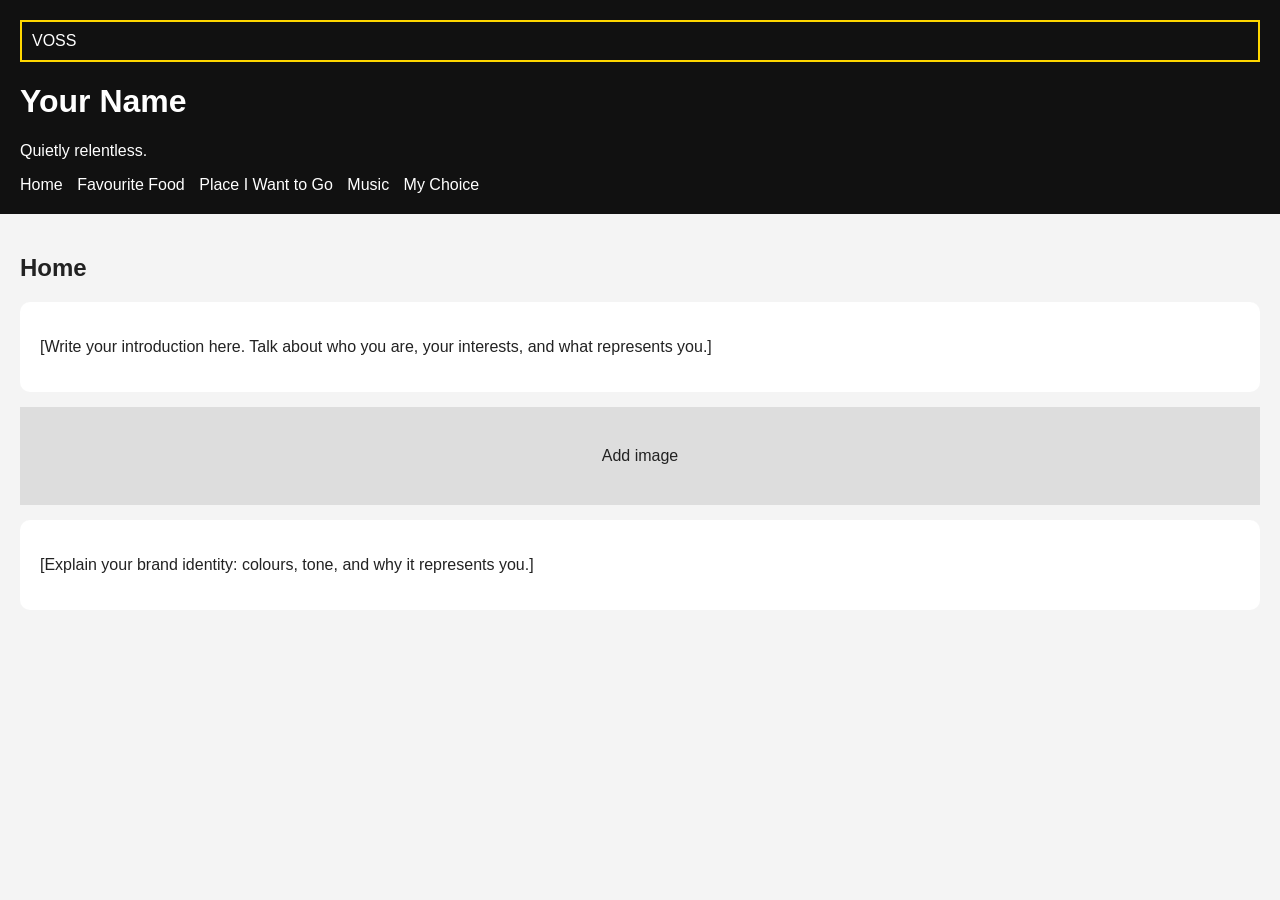
==== index.html @ efe0e98b "Add files via upload" ====
<html><head><link rel="stylesheet" href="style.css"></head><body>

<header class="site-header">
<div class="brand">
<div class="logo">VOSS</div>
<div>
<h1>Your Name</h1>
<p class="slogan">Quietly relentless.</p>
</div>
</div>

<nav>
<a href="index.html">Home</a>
<a href="food.html">Favourite Food</a>
<a href="travel.html">Place I Want to Go</a>
<a href="music.html">Music</a>
<a href="choice.html">My Choice</a>
</nav>

</header>

<main>
<h2>Home</h2>
<div class="card">
<p>[Write your introduction here. Talk about who you are, your interests, and what represents you.]</p>
</div>
<div class="placeholder">Add image</div>
<div class="card">
<p>[Explain your brand identity: colours, tone, and why it represents you.]</p>
</div>
</main></body></html>
---- style.css ----
body{font-family:Arial;margin:0;background:#f4f4f4;color:#222}
.site-header{background:#111;color:#fff;padding:20px}
.logo{border:2px solid gold;padding:10px}
nav a{color:white;margin-right:10px;text-decoration:none}
main{padding:20px}
.card{background:white;padding:20px;margin:15px 0;border-radius:10px}
.placeholder{background:#ddd;padding:40px;text-align:center}
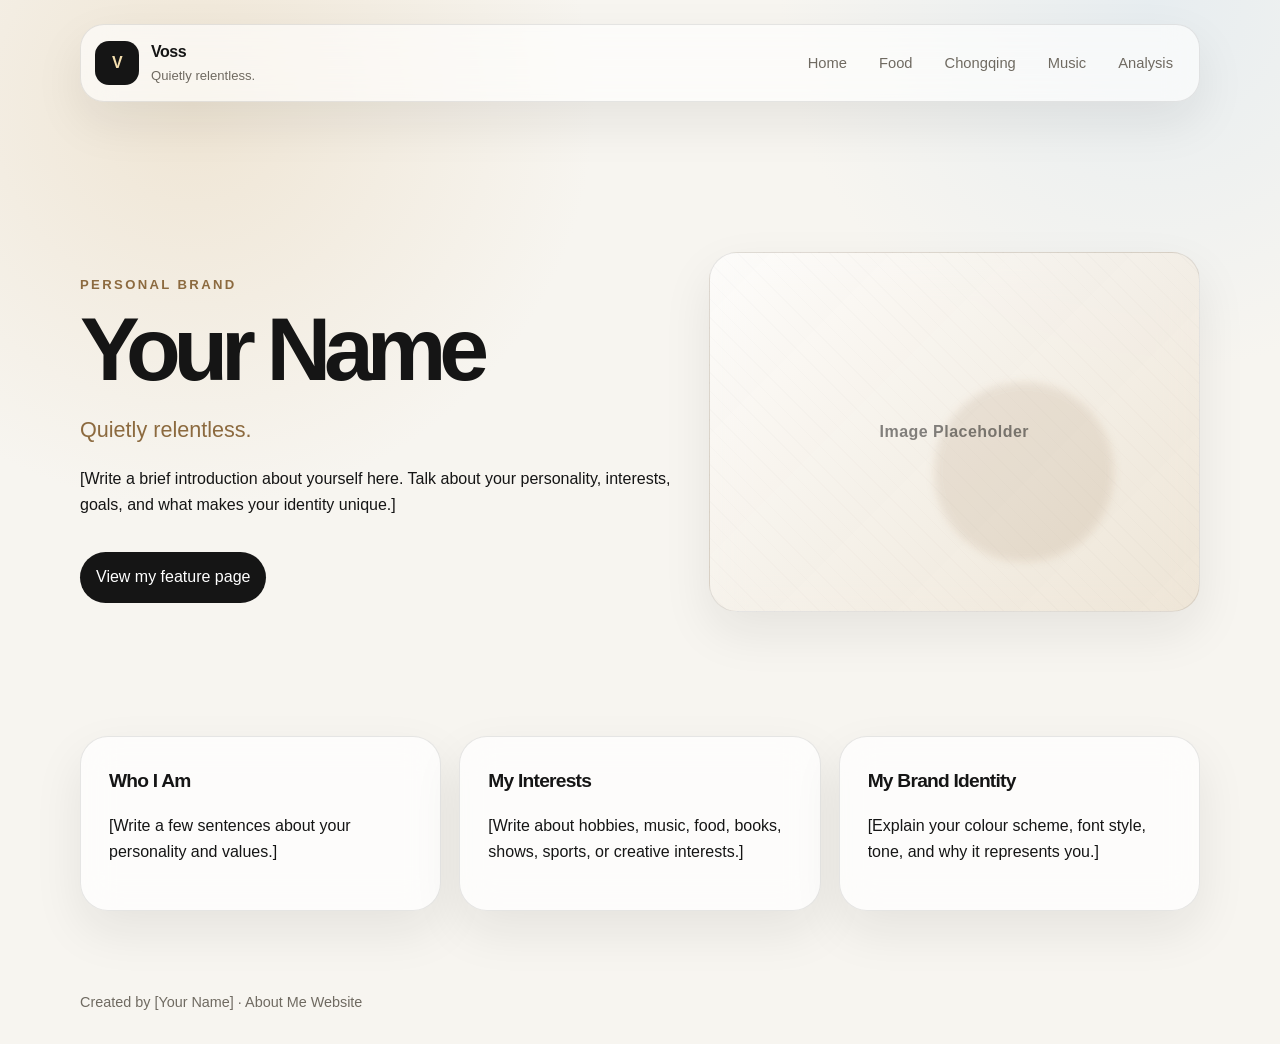
==== commit b047464f: "Add files via upload" ====
--- a/index.html
+++ b/index.html
@@ -1,31 +1,66 @@
-<html><head><link rel="stylesheet" href="style.css"></head><body>
+<!DOCTYPE html>
+<html lang="en">
+<head>
+  <meta charset="UTF-8" />
+  <meta name="viewport" content="width=device-width, initial-scale=1.0" />
+  <title>Home | About Me</title>
+  <link rel="stylesheet" href="style.css" />
+</head>
+<body>
+  <header class="site-header">
+    <a class="brand" href="index.html">
+      <div class="logo">V</div>
+      <div>
+        <h1>Voss</h1>
+        <p>Quietly relentless.</p>
+      </div>
+    </a>
 
-<header class="site-header">
-<div class="brand">
-<div class="logo">VOSS</div>
-<div>
-<h1>Your Name</h1>
-<p class="slogan">Quietly relentless.</p>
-</div>
-</div>
+    <nav>
+      <a href="index.html">Home</a>
+      <a href="food.html">Food</a>
+      <a href="travel.html">Chongqing</a>
+      <a href="music.html">Music</a>
+      <a href="choice.html">Analysis</a>
+    </nav>
+  </header>
 
-<nav>
-<a href="index.html">Home</a>
-<a href="food.html">Favourite Food</a>
-<a href="travel.html">Place I Want to Go</a>
-<a href="music.html">Music</a>
-<a href="choice.html">My Choice</a>
-</nav>
+  <main>
+    
+<section class="hero reveal">
+  <div>
+    <p class="kicker">Personal Brand</p>
+    <h2>Your Name</h2>
+    <p class="lead">Quietly relentless.</p>
+    <p>[Write a brief introduction about yourself here. Talk about your personality, interests, goals, and what makes your identity unique.]</p>
+    <a class="button" href="choice.html">View my feature page</a>
+  </div>
+  <div class="visual-card">
+    <span>Image Placeholder</span>
+  </div>
+</section>
 
-</header>
+<section class="grid reveal">
+  <article class="card">
+    <h3>Who I Am</h3>
+    <p>[Write a few sentences about your personality and values.]</p>
+  </article>
+  <article class="card">
+    <h3>My Interests</h3>
+    <p>[Write about hobbies, music, food, books, shows, sports, or creative interests.]</p>
+  </article>
+  <article class="card">
+    <h3>My Brand Identity</h3>
+    <p>[Explain your colour scheme, font style, tone, and why it represents you.]</p>
+  </article>
+</section>
 
-<main>
-<h2>Home</h2>
-<div class="card">
-<p>[Write your introduction here. Talk about who you are, your interests, and what represents you.]</p>
-</div>
-<div class="placeholder">Add image</div>
-<div class="card">
-<p>[Explain your brand identity: colours, tone, and why it represents you.]</p>
-</div>
-</main></body></html>+  </main>
+
+  <footer>
+    <p>Created by [Your Name] · About Me Website</p>
+  </footer>
+
+  <script src="script.js"></script>
+</body>
+</html>
--- a/style.css
+++ b/style.css
@@ -1,7 +1,311 @@
-body{font-family:Arial;margin:0;background:#f4f4f4;color:#222}
-.site-header{background:#111;color:#fff;padding:20px}
-.logo{border:2px solid gold;padding:10px}
-nav a{color:white;margin-right:10px;text-decoration:none}
-main{padding:20px}
-.card{background:white;padding:20px;margin:15px 0;border-radius:10px}
-.placeholder{background:#ddd;padding:40px;text-align:center}
+
+:root {
+  --bg: #f7f5f0;
+  --text: #151515;
+  --muted: #6f6a61;
+  --card: rgba(255, 255, 255, 0.72);
+  --line: rgba(20, 20, 20, 0.10);
+  --accent: #8c6a3f;
+  --accent-soft: #e9dcc9;
+  --shadow: 0 20px 50px rgba(20, 20, 20, 0.08);
+}
+
+* {
+  box-sizing: border-box;
+}
+
+html {
+  scroll-behavior: smooth;
+}
+
+body {
+  margin: 0;
+  font-family: Inter, Arial, Helvetica, sans-serif;
+  color: var(--text);
+  background:
+    radial-gradient(circle at 15% 10%, #efe5d4 0, transparent 28%),
+    radial-gradient(circle at 90% 0%, #e7edf0 0, transparent 24%),
+    var(--bg);
+  line-height: 1.65;
+}
+
+.site-header {
+  width: min(1120px, 92%);
+  margin: 24px auto;
+  padding: 14px;
+  display: flex;
+  justify-content: space-between;
+  align-items: center;
+  gap: 18px;
+  border: 1px solid var(--line);
+  border-radius: 24px;
+  background: rgba(255, 255, 255, 0.62);
+  backdrop-filter: blur(16px);
+  position: sticky;
+  top: 14px;
+  z-index: 10;
+  box-shadow: var(--shadow);
+}
+
+.brand {
+  display: flex;
+  align-items: center;
+  gap: 12px;
+  color: inherit;
+  text-decoration: none;
+}
+
+.logo {
+  height: 44px;
+  width: 44px;
+  display: grid;
+  place-items: center;
+  border-radius: 14px;
+  background: #151515;
+  color: #f5dfae;
+  font-weight: 800;
+  letter-spacing: -0.05em;
+}
+
+.brand h1 {
+  margin: 0;
+  font-size: 1rem;
+  letter-spacing: -0.03em;
+}
+
+.brand p {
+  margin: 0;
+  color: var(--muted);
+  font-size: 0.82rem;
+}
+
+nav {
+  display: flex;
+  flex-wrap: wrap;
+  justify-content: flex-end;
+  gap: 8px;
+}
+
+nav a {
+  color: var(--muted);
+  text-decoration: none;
+  padding: 8px 12px;
+  border-radius: 999px;
+  font-size: 0.92rem;
+  transition: background 0.2s ease, color 0.2s ease, transform 0.2s ease;
+}
+
+nav a:hover {
+  background: #151515;
+  color: white;
+  transform: translateY(-2px);
+}
+
+main {
+  width: min(1120px, 92%);
+  margin: 50px auto;
+}
+
+.hero {
+  min-height: 560px;
+  display: grid;
+  grid-template-columns: 1.1fr 0.9fr;
+  align-items: center;
+  gap: 28px;
+}
+
+.kicker {
+  color: var(--accent);
+  font-size: 0.82rem;
+  text-transform: uppercase;
+  letter-spacing: 0.18em;
+  font-weight: 800;
+  margin-bottom: 12px;
+}
+
+h2 {
+  font-size: clamp(2.8rem, 7vw, 6rem);
+  line-height: 0.92;
+  margin: 0 0 20px;
+  letter-spacing: -0.08em;
+}
+
+h3 {
+  margin: 0 0 10px;
+  font-size: 1.2rem;
+  letter-spacing: -0.04em;
+}
+
+.lead {
+  font-size: 1.35rem;
+  color: var(--accent);
+  margin-bottom: 18px;
+}
+
+.card,
+.page-head,
+.visual-card {
+  border: 1px solid var(--line);
+  border-radius: 28px;
+  background: var(--card);
+  box-shadow: var(--shadow);
+  backdrop-filter: blur(18px);
+}
+
+.card,
+.page-head {
+  padding: 28px;
+}
+
+.page-head {
+  margin-bottom: 28px;
+}
+
+.visual-card {
+  min-height: 360px;
+  display: grid;
+  place-items: center;
+  color: rgba(0,0,0,0.48);
+  background:
+    linear-gradient(135deg, rgba(255,255,255,0.68), rgba(233,220,201,0.65)),
+    repeating-linear-gradient(45deg, transparent 0 12px, rgba(0,0,0,0.03) 12px 13px);
+  overflow: hidden;
+  position: relative;
+}
+
+.visual-card::after {
+  content: "";
+  position: absolute;
+  width: 180px;
+  height: 180px;
+  border-radius: 50%;
+  background: rgba(140,106,63,0.13);
+  filter: blur(4px);
+  transform: translate(70px, 40px);
+  animation: float 6s ease-in-out infinite;
+}
+
+.visual-card span {
+  z-index: 1;
+  font-weight: 700;
+  letter-spacing: 0.03em;
+}
+
+.visual-card.warm {
+  background: linear-gradient(135deg, #f6e7ce, #e6c8a1);
+}
+
+.visual-card.city {
+  background: linear-gradient(135deg, #dce5e8, #b9c6ce);
+}
+
+.visual-card.soft {
+  background: linear-gradient(135deg, #f2ddca, #ded7cc);
+}
+
+.grid {
+  display: grid;
+  grid-template-columns: repeat(3, 1fr);
+  gap: 18px;
+  margin-top: 24px;
+}
+
+.split {
+  display: grid;
+  grid-template-columns: 1fr 1fr;
+  gap: 18px;
+  align-items: stretch;
+  margin-bottom: 18px;
+}
+
+.button {
+  display: inline-flex;
+  margin-top: 18px;
+  color: white;
+  background: #151515;
+  text-decoration: none;
+  padding: 12px 16px;
+  border-radius: 999px;
+  transition: transform 0.2s ease, opacity 0.2s ease;
+}
+
+.button:hover {
+  transform: translateY(-2px);
+  opacity: 0.88;
+}
+
+.embed-box {
+  margin-top: 18px;
+  border-radius: 22px;
+  overflow: hidden;
+  border: 1px solid var(--line);
+  background: white;
+}
+
+.embed-box iframe {
+  width: 100%;
+  height: 360px;
+  border: 0;
+  display: block;
+}
+
+.embed-box.video iframe {
+  height: 420px;
+}
+
+.quote-card blockquote {
+  margin: 0;
+  padding-left: 20px;
+  border-left: 3px solid var(--accent);
+  color: #3b352e;
+  font-size: 1.2rem;
+  font-style: italic;
+}
+
+footer {
+  width: min(1120px, 92%);
+  margin: 80px auto 30px;
+  color: var(--muted);
+  font-size: 0.9rem;
+}
+
+.reveal {
+  opacity: 0;
+  transform: translateY(24px);
+  transition: opacity 0.8s ease, transform 0.8s ease;
+}
+
+.reveal.visible {
+  opacity: 1;
+  transform: translateY(0);
+}
+
+@keyframes float {
+  0%, 100% { transform: translate(70px, 40px); }
+  50% { transform: translate(40px, 10px); }
+}
+
+@media (max-width: 820px) {
+  .site-header,
+  .hero,
+  .split,
+  .grid {
+    grid-template-columns: 1fr;
+  }
+
+  .site-header {
+    display: grid;
+  }
+
+  nav {
+    justify-content: flex-start;
+  }
+
+  .hero {
+    min-height: auto;
+  }
+
+  h2 {
+    font-size: 3rem;
+  }
+}
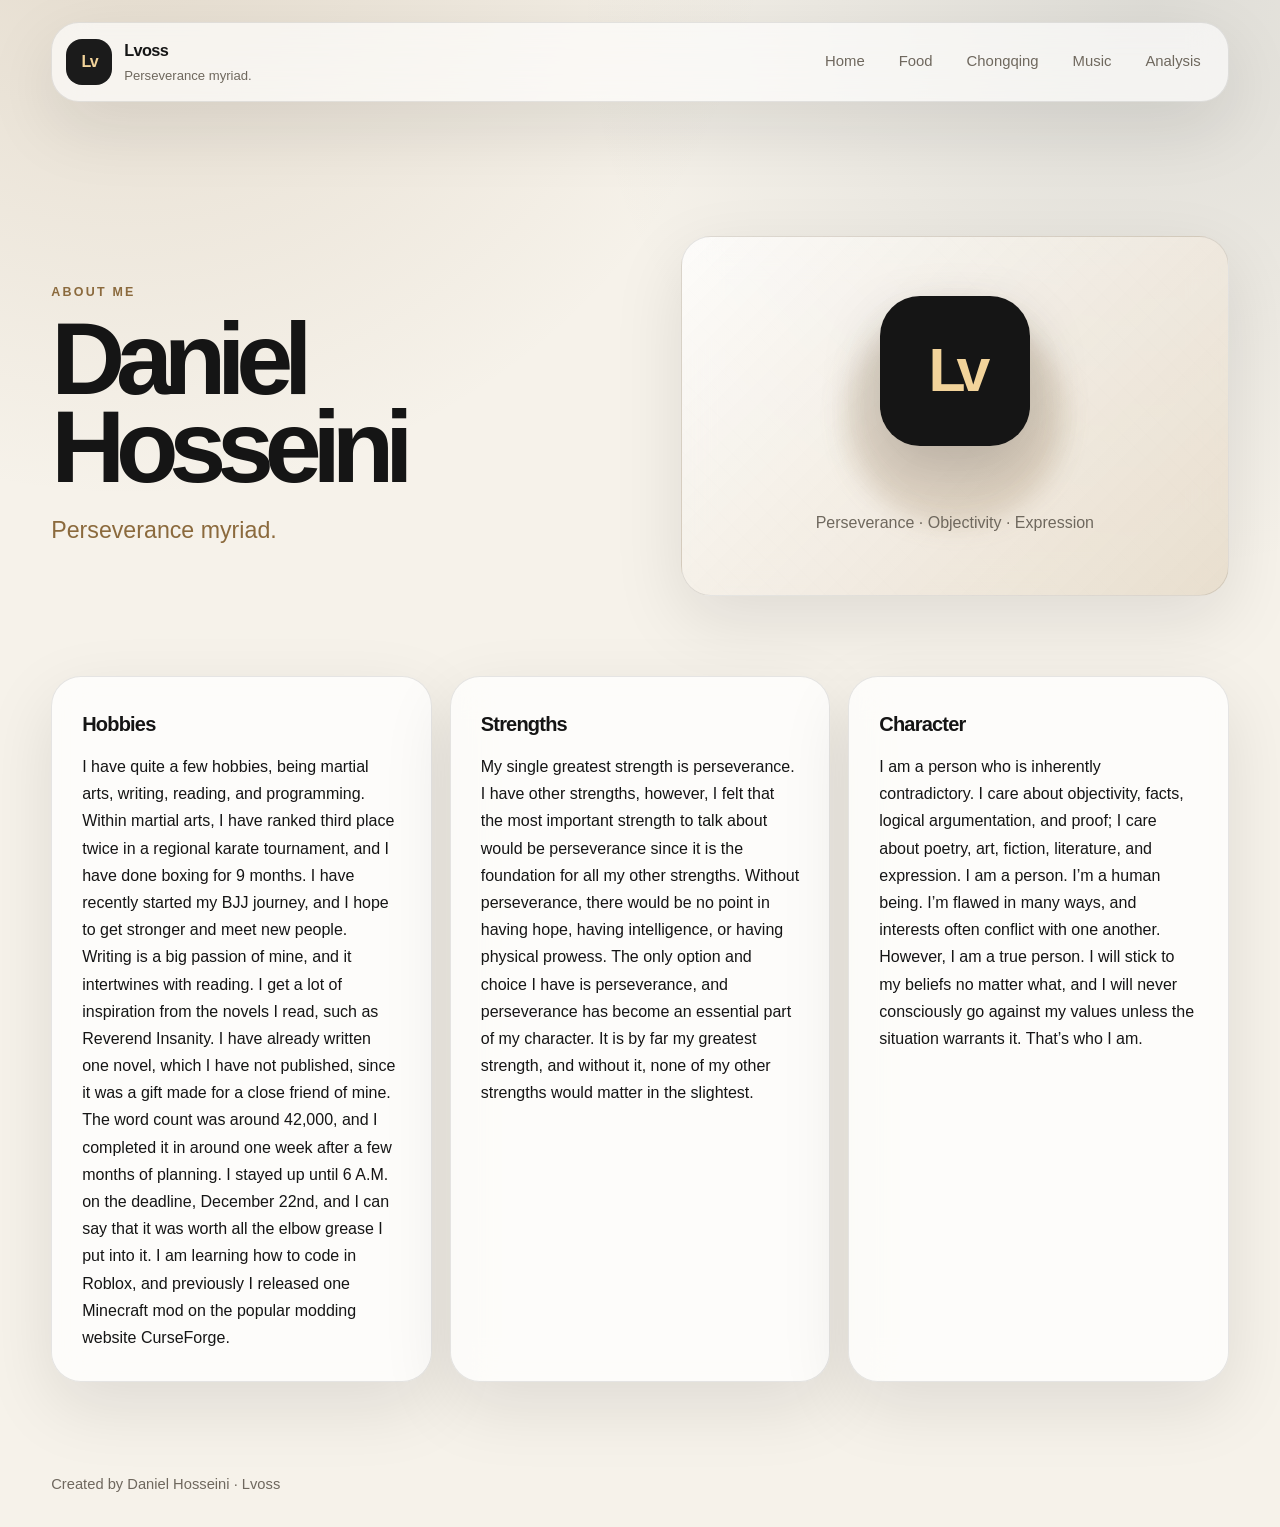
==== commit cfe2f3ac: "Add files via upload" ====
--- a/index.html
+++ b/index.html
@@ -3,64 +3,64 @@
 <head>
   <meta charset="UTF-8" />
   <meta name="viewport" content="width=device-width, initial-scale=1.0" />
-  <title>Home | About Me</title>
+  <title>Home | Lvoss</title>
   <link rel="stylesheet" href="style.css" />
 </head>
 <body>
-  <header class="site-header">
-    <a class="brand" href="index.html">
-      <div class="logo">V</div>
-      <div>
-        <h1>Voss</h1>
-        <p>Quietly relentless.</p>
-      </div>
-    </a>
 
-    <nav>
-      <a href="index.html">Home</a>
-      <a href="food.html">Food</a>
-      <a href="travel.html">Chongqing</a>
-      <a href="music.html">Music</a>
-      <a href="choice.html">Analysis</a>
-    </nav>
-  </header>
+<header class="site-header">
+  <a class="brand" href="index.html" aria-label="Lvoss home">
+    <div class="logo">Lv</div>
+    <div>
+      <h1>Lvoss</h1>
+      <p>Perseverance myriad.</p>
+    </div>
+  </a>
 
-  <main>
-    
+  <nav aria-label="Main navigation">
+    <a href="index.html">Home</a>
+    <a href="food.html">Food</a>
+    <a href="travel.html">Chongqing</a>
+    <a href="music.html">Music</a>
+    <a href="analysis.html">Analysis</a>
+  </nav>
+</header>
+
+<main>
+
 <section class="hero reveal">
   <div>
-    <p class="kicker">Personal Brand</p>
-    <h2>Your Name</h2>
-    <p class="lead">Quietly relentless.</p>
-    <p>[Write a brief introduction about yourself here. Talk about your personality, interests, goals, and what makes your identity unique.]</p>
-    <a class="button" href="choice.html">View my feature page</a>
+    <p class="kicker">About Me</p>
+    <h2>Daniel Hosseini</h2>
+    <p class="lead">Perseverance myriad.</p>
   </div>
-  <div class="visual-card">
-    <span>Image Placeholder</span>
+  <div class="identity-card" aria-label="Lvoss identity graphic">
+    <div class="identity-mark">Lv</div>
+    <p>Perseverance · Objectivity · Expression</p>
   </div>
 </section>
 
 <section class="grid reveal">
-  <article class="card">
-    <h3>Who I Am</h3>
-    <p>[Write a few sentences about your personality and values.]</p>
+  <article class="card tall">
+    <h3>Hobbies</h3>
+    <p>I have quite a few hobbies, being martial arts, writing, reading, and programming. Within martial arts, I have ranked third place twice in a regional karate tournament, and I have done boxing for 9 months. I have recently started my BJJ journey, and I hope to get stronger and meet new people. Writing is a big passion of mine, and it intertwines with reading. I get a lot of inspiration from the novels I read, such as Reverend Insanity. I have already written one novel, which I have not published, since it was a gift made for a close friend of mine. The word count was around 42,000, and I completed it in around one week after a few months of planning. I stayed up until 6 A.M. on the deadline, December 22nd, and I can say that it was worth all the elbow grease I put into it. I am learning how to code in Roblox, and previously I released one Minecraft mod on the popular modding website CurseForge.</p>
   </article>
-  <article class="card">
-    <h3>My Interests</h3>
-    <p>[Write about hobbies, music, food, books, shows, sports, or creative interests.]</p>
+  <article class="card tall">
+    <h3>Strengths</h3>
+    <p>My single greatest strength is perseverance. I have other strengths, however, I felt that the most important strength to talk about would be perseverance since it is the foundation for all my other strengths. Without perseverance, there would be no point in having hope, having intelligence, or having physical prowess. The only option and choice I have is perseverance, and perseverance has become an essential part of my character. It is by far my greatest strength, and without it, none of my other strengths would matter in the slightest.</p>
   </article>
-  <article class="card">
-    <h3>My Brand Identity</h3>
-    <p>[Explain your colour scheme, font style, tone, and why it represents you.]</p>
+  <article class="card tall">
+    <h3>Character</h3>
+    <p>I am a person who is inherently contradictory. I care about objectivity, facts, logical argumentation, and proof; I care about poetry, art, fiction, literature, and expression. I am a person. I’m a human being. I’m flawed in many ways, and interests often conflict with one another. However, I am a true person. I will stick to my beliefs no matter what, and I will never consciously go against my values unless the situation warrants it. That’s who I am.</p>
   </article>
 </section>
 
-  </main>
+</main>
 
-  <footer>
-    <p>Created by [Your Name] · About Me Website</p>
-  </footer>
+<footer>
+  <p>Created by Daniel Hosseini · Lvoss</p>
+</footer>
+<script src="script.js"></script>
 
-  <script src="script.js"></script>
 </body>
 </html>
--- a/style.css
+++ b/style.css
@@ -1,13 +1,14 @@
 
 :root {
-  --bg: #f7f5f0;
+  --bg: #f6f2ea;
   --text: #151515;
-  --muted: #6f6a61;
-  --card: rgba(255, 255, 255, 0.72);
+  --muted: #6f685e;
+  --card: rgba(255, 255, 255, 0.74);
   --line: rgba(20, 20, 20, 0.10);
-  --accent: #8c6a3f;
-  --accent-soft: #e9dcc9;
-  --shadow: 0 20px 50px rgba(20, 20, 20, 0.08);
+  --accent: #8b6a3d;
+  --accent-2: #1b1b1b;
+  --soft: #e7dccb;
+  --shadow: 0 24px 70px rgba(24, 20, 15, 0.10);
 }
 
 * {
@@ -20,30 +21,30 @@
 
 body {
   margin: 0;
+  color: var(--text);
   font-family: Inter, Arial, Helvetica, sans-serif;
-  color: var(--text);
+  line-height: 1.7;
   background:
-    radial-gradient(circle at 15% 10%, #efe5d4 0, transparent 28%),
-    radial-gradient(circle at 90% 0%, #e7edf0 0, transparent 24%),
+    radial-gradient(circle at 10% -10%, rgba(139, 106, 61, 0.18), transparent 32%),
+    radial-gradient(circle at 90% 0%, rgba(47, 63, 72, 0.12), transparent 30%),
     var(--bg);
-  line-height: 1.65;
 }
 
 .site-header {
-  width: min(1120px, 92%);
-  margin: 24px auto;
+  width: min(1180px, 92%);
+  margin: 22px auto;
   padding: 14px;
   display: flex;
+  align-items: center;
   justify-content: space-between;
-  align-items: center;
   gap: 18px;
-  border: 1px solid var(--line);
-  border-radius: 24px;
-  background: rgba(255, 255, 255, 0.62);
-  backdrop-filter: blur(16px);
   position: sticky;
   top: 14px;
-  z-index: 10;
+  z-index: 50;
+  border: 1px solid var(--line);
+  border-radius: 28px;
+  background: rgba(255, 255, 255, 0.62);
+  backdrop-filter: blur(18px);
   box-shadow: var(--shadow);
 }
 
@@ -56,21 +57,21 @@
 }
 
 .logo {
-  height: 44px;
-  width: 44px;
+  height: 46px;
+  width: 46px;
   display: grid;
   place-items: center;
-  border-radius: 14px;
-  background: #151515;
-  color: #f5dfae;
-  font-weight: 800;
-  letter-spacing: -0.05em;
+  border-radius: 16px;
+  background: var(--accent-2);
+  color: #f2d39a;
+  font-weight: 900;
+  letter-spacing: -0.10em;
 }
 
 .brand h1 {
   margin: 0;
-  font-size: 1rem;
-  letter-spacing: -0.03em;
+  font-size: 1.02rem;
+  letter-spacing: -0.04em;
 }
 
 .brand p {
@@ -89,154 +90,190 @@
 nav a {
   color: var(--muted);
   text-decoration: none;
-  padding: 8px 12px;
+  padding: 8px 13px;
   border-radius: 999px;
-  font-size: 0.92rem;
-  transition: background 0.2s ease, color 0.2s ease, transform 0.2s ease;
+  font-size: 0.93rem;
+  transition: background 0.22s ease, color 0.22s ease, transform 0.22s ease;
 }
 
 nav a:hover {
-  background: #151515;
+  background: var(--accent-2);
   color: white;
   transform: translateY(-2px);
 }
 
 main {
-  width: min(1120px, 92%);
-  margin: 50px auto;
+  width: min(1180px, 92%);
+  margin: 54px auto;
 }
 
 .hero {
-  min-height: 560px;
-  display: grid;
-  grid-template-columns: 1.1fr 0.9fr;
+  min-height: 520px;
+  display: grid;
+  grid-template-columns: 1.05fr 0.95fr;
   align-items: center;
-  gap: 28px;
+  gap: 24px;
 }
 
 .kicker {
   color: var(--accent);
-  font-size: 0.82rem;
+  font-size: 0.78rem;
   text-transform: uppercase;
   letter-spacing: 0.18em;
-  font-weight: 800;
-  margin-bottom: 12px;
+  font-weight: 850;
+  margin: 0 0 12px;
 }
 
 h2 {
-  font-size: clamp(2.8rem, 7vw, 6rem);
-  line-height: 0.92;
   margin: 0 0 20px;
-  letter-spacing: -0.08em;
+  font-size: clamp(3rem, 8vw, 7.2rem);
+  line-height: 0.86;
+  letter-spacing: -0.09em;
 }
 
 h3 {
-  margin: 0 0 10px;
-  font-size: 1.2rem;
+  margin: 0 0 12px;
+  font-size: 1.25rem;
   letter-spacing: -0.04em;
 }
 
+p {
+  margin: 0 0 16px;
+}
+
+p:last-child {
+  margin-bottom: 0;
+}
+
 .lead {
-  font-size: 1.35rem;
   color: var(--accent);
-  margin-bottom: 18px;
+  font-size: 1.45rem;
+  margin: 0;
 }
 
 .card,
 .page-head,
-.visual-card {
+.identity-card,
+.image-card,
+.feature-image {
   border: 1px solid var(--line);
-  border-radius: 28px;
+  border-radius: 30px;
   background: var(--card);
+  backdrop-filter: blur(18px);
   box-shadow: var(--shadow);
-  backdrop-filter: blur(18px);
 }
 
 .card,
 .page-head {
-  padding: 28px;
+  padding: 30px;
 }
 
 .page-head {
-  margin-bottom: 28px;
-}
-
-.visual-card {
+  margin-bottom: 26px;
+}
+
+.identity-card {
   min-height: 360px;
+  padding: 36px;
   display: grid;
   place-items: center;
-  color: rgba(0,0,0,0.48);
-  background:
-    linear-gradient(135deg, rgba(255,255,255,0.68), rgba(233,220,201,0.65)),
-    repeating-linear-gradient(45deg, transparent 0 12px, rgba(0,0,0,0.03) 12px 13px);
+  text-align: center;
   overflow: hidden;
   position: relative;
-}
-
-.visual-card::after {
+  background:
+    linear-gradient(135deg, rgba(255,255,255,0.75), rgba(231, 220, 203, 0.9)),
+    repeating-linear-gradient(45deg, transparent 0 16px, rgba(0,0,0,0.025) 16px 17px);
+}
+
+.identity-card::before {
   content: "";
   position: absolute;
-  width: 180px;
-  height: 180px;
+  width: 220px;
+  height: 220px;
   border-radius: 50%;
-  background: rgba(140,106,63,0.13);
-  filter: blur(4px);
-  transform: translate(70px, 40px);
-  animation: float 6s ease-in-out infinite;
-}
-
-.visual-card span {
-  z-index: 1;
-  font-weight: 700;
-  letter-spacing: 0.03em;
-}
-
-.visual-card.warm {
-  background: linear-gradient(135deg, #f6e7ce, #e6c8a1);
-}
-
-.visual-card.city {
-  background: linear-gradient(135deg, #dce5e8, #b9c6ce);
-}
-
-.visual-card.soft {
-  background: linear-gradient(135deg, #f2ddca, #ded7cc);
+  background: rgba(139, 106, 61, 0.18);
+  filter: blur(12px);
+  animation: drift 7s ease-in-out infinite;
+}
+
+.identity-mark {
+  position: relative;
+  height: 150px;
+  width: 150px;
+  display: grid;
+  place-items: center;
+  border-radius: 40px;
+  background: #151515;
+  color: #f2d39a;
+  font-size: 3.8rem;
+  font-weight: 900;
+  letter-spacing: -0.15em;
+  box-shadow: 0 24px 60px rgba(0,0,0,0.18);
+}
+
+.identity-card p {
+  position: relative;
+  color: var(--muted);
+  margin-top: 18px;
 }
 
 .grid {
   display: grid;
   grid-template-columns: repeat(3, 1fr);
   gap: 18px;
-  margin-top: 24px;
+}
+
+.card.tall {
+  min-height: 360px;
 }
 
 .split {
   display: grid;
-  grid-template-columns: 1fr 1fr;
+  grid-template-columns: 0.92fr 1.08fr;
   gap: 18px;
   align-items: stretch;
   margin-bottom: 18px;
 }
 
-.button {
-  display: inline-flex;
-  margin-top: 18px;
-  color: white;
-  background: #151515;
-  text-decoration: none;
-  padding: 12px 16px;
-  border-radius: 999px;
-  transition: transform 0.2s ease, opacity 0.2s ease;
-}
-
-.button:hover {
-  transform: translateY(-2px);
-  opacity: 0.88;
+.image-card,
+.feature-image {
+  margin: 0;
+  overflow: hidden;
+  min-height: 360px;
+}
+
+.image-card img,
+.feature-image img {
+  width: 100%;
+  height: 100%;
+  display: block;
+  object-fit: cover;
+  transition: transform 0.7s ease;
+}
+
+.image-card:hover img,
+.feature-image:hover img {
+  transform: scale(1.035);
+}
+
+.image-card.soft img {
+  object-fit: contain;
+  padding: 34px;
+  background: #f2d96f;
+}
+
+.image-card.portrait {
+  height: 520px;
+}
+
+.feature-image {
+  height: 440px;
+  margin-bottom: 18px;
 }
 
 .embed-box {
   margin-top: 18px;
-  border-radius: 22px;
+  border-radius: 24px;
   overflow: hidden;
   border: 1px solid var(--line);
   background: white;
@@ -244,29 +281,63 @@
 
 .embed-box iframe {
   width: 100%;
-  height: 360px;
+  height: 380px;
   border: 0;
   display: block;
 }
 
 .embed-box.video iframe {
-  height: 420px;
-}
-
-.quote-card blockquote {
-  margin: 0;
-  padding-left: 20px;
+  height: 450px;
+}
+
+.lyric-card blockquote {
+  margin: 0 0 12px;
+  padding-left: 18px;
   border-left: 3px solid var(--accent);
-  color: #3b352e;
-  font-size: 1.2rem;
+  font-size: 1.8rem;
+  letter-spacing: -0.06em;
+  font-weight: 700;
+}
+
+.analysis-block {
+  display: grid;
+  grid-template-columns: 260px 1fr;
+  gap: 18px;
+  margin: 18px 0;
+}
+
+.analysis-meta {
+  position: sticky;
+  top: 130px;
+  height: fit-content;
+  padding: 24px 0;
+}
+
+.prose {
+  font-size: 1rem;
+}
+
+.long-quote {
+  max-height: 520px;
+  overflow: auto;
+  padding: 24px;
+  margin: 0 0 26px;
+  border-radius: 22px;
+  background: rgba(139, 106, 61, 0.08);
+  border-left: 4px solid var(--accent);
+  color: #322a20;
   font-style: italic;
 }
 
+.long-quote p {
+  margin-bottom: 12px;
+}
+
 footer {
-  width: min(1120px, 92%);
-  margin: 80px auto 30px;
+  width: min(1180px, 92%);
+  margin: 90px auto 30px;
   color: var(--muted);
-  font-size: 0.9rem;
+  font-size: 0.92rem;
 }
 
 .reveal {
@@ -280,19 +351,12 @@
   transform: translateY(0);
 }
 
-@keyframes float {
-  0%, 100% { transform: translate(70px, 40px); }
-  50% { transform: translate(40px, 10px); }
-}
-
-@media (max-width: 820px) {
-  .site-header,
-  .hero,
-  .split,
-  .grid {
-    grid-template-columns: 1fr;
-  }
-
+@keyframes drift {
+  0%, 100% { transform: translate(95px, 50px); }
+  50% { transform: translate(55px, 16px); }
+}
+
+@media (max-width: 900px) {
   .site-header {
     display: grid;
   }
@@ -301,11 +365,23 @@
     justify-content: flex-start;
   }
 
+  .hero,
+  .grid,
+  .split,
+  .analysis-block {
+    grid-template-columns: 1fr;
+  }
+
+  .analysis-meta {
+    position: static;
+    padding: 0;
+  }
+
   .hero {
     min-height: auto;
   }
 
   h2 {
-    font-size: 3rem;
-  }
-}
+    font-size: 3.4rem;
+  }
+}
